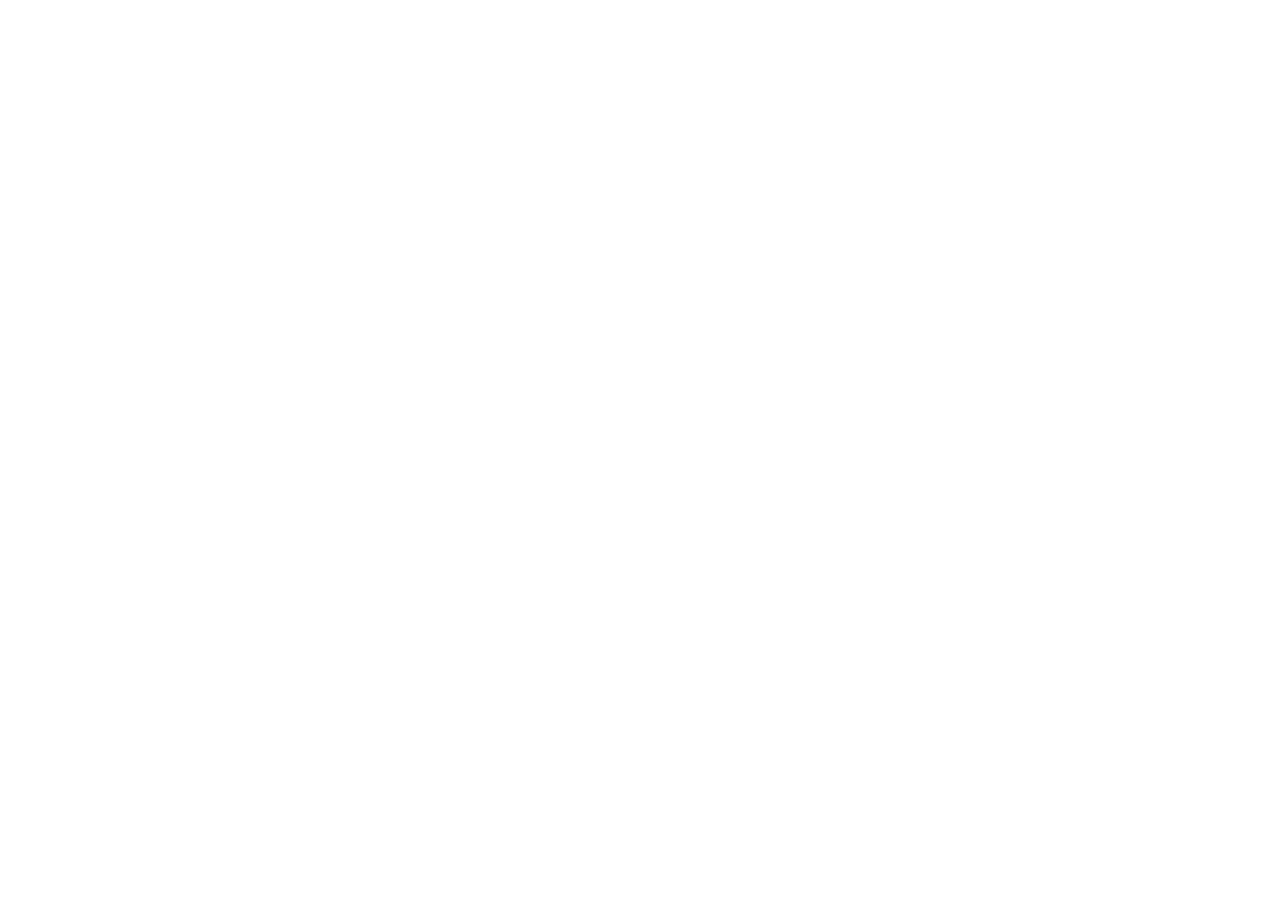
==== index.html @ 32f546a7 "init" ====
<!DOCTYPE html>
<html lang="en">
<head>
    <meta charset="UTF-8">
    <meta name="viewport" content="width=device-width, initial-scale=1.0">
    <title>Document</title>
</head>
<body>
    
</body>
</html>
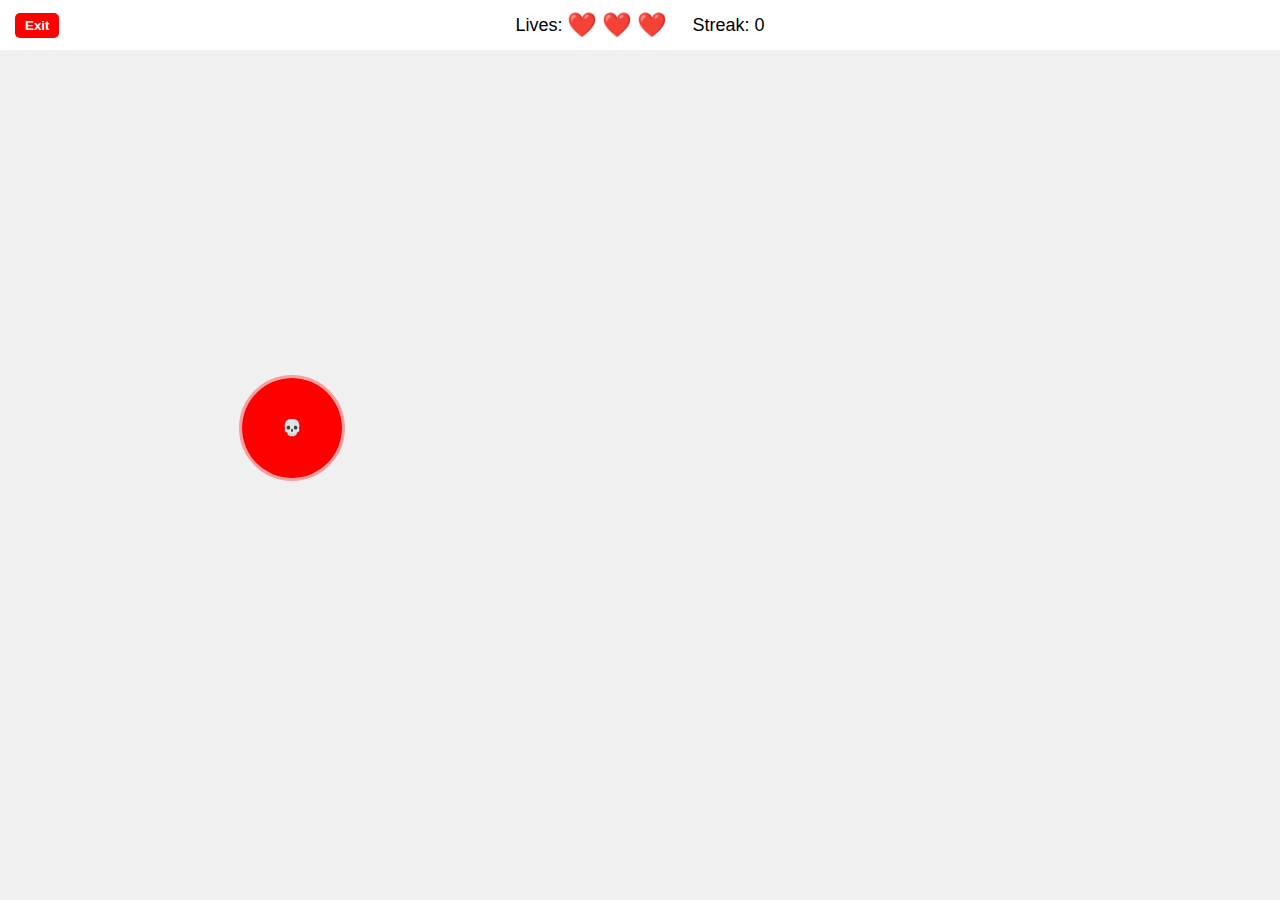
==== commit cb150304: "new" ====
--- a/index.html
+++ b/index.html
@@ -1,12 +1,180 @@
-
 <!DOCTYPE html>
 <html lang="en">
 <head>
     <meta charset="UTF-8">
     <meta name="viewport" content="width=device-width, initial-scale=1.0">
-    <title>Document</title>
+    <title>Click the Target Game</title>
+    <link rel="stylesheet" href="style.css">
 </head>
 <body>
-    
+    <div id="info">
+        <div id="lives-wrapper">
+            <div class="lives-title">Lives: </div>
+            <span id="lives"></span>
+        </div>
+        <div id="streak-wrapper">
+            <div class="streak-title">Streak: </div>
+            <span id="streak"></span>
+        </div>
+        <div id="exit-wrapper">
+            <button id="exit">Exit</button>
+        </div>
+    </div>
+    <div id="game-area">
+
+    </div>
+
+    <script>
+        // Configurable variables
+        let lives = 3; // Number of lives
+        let targetTime = 2.0; // Countdown in seconds
+        let targetSize = 100; // Diameter of the target in pixels
+        let spawnDecoy = true; // Boolean for spawning decoys
+        let spawnIntervalRange = [1, 3]; // Range for random spawn intervals in seconds
+        let streak = 0; // Streak counter
+
+        const gameArea = document.getElementById('game-area');
+        const info = document.getElementById('info');
+        const livesSpan = document.getElementById('lives');
+        const streakSpan = document.getElementById('streak');
+
+        function updateLivesDisplay() {
+            livesSpan.innerHTML = '';
+            for (let i = 0; i < 3; i++) {
+                const life = document.createElement('span');
+                life.className = 'life';
+                if (i < lives) {
+                    life.textContent = '❤️';
+                } else {
+                    life.textContent = '💔';
+                    life.classList.add('lost');
+                }
+                livesSpan.appendChild(life);
+            }
+        }
+
+        updateLivesDisplay();
+        streakSpan.textContent = streak;
+
+        function spawnTarget() {
+            const isDecoy = spawnDecoy && Math.random() < 0.3; // 30% chance of a decoy
+            const target = document.createElement('div');
+            target.className = isDecoy ? 'decoy' : 'target';
+            target.style.width = `${targetSize}px`;
+            target.style.height = `${targetSize}px`;
+
+            // Random position within the game area
+            const x = Math.random() * (gameArea.clientWidth - targetSize);
+            const y = Math.random() * (gameArea.clientHeight - targetSize);
+
+            target.style.left = `${x}px`;
+            target.style.top = `${y}px`;
+
+            let countdownTime = targetTime;
+
+            target.classList.add('fadeIn');
+
+            // Add shrinkOutline animation with dynamic duration
+            target.style.animation = `shrinkOutline ${targetTime}s linear, fadeIn 0.3s`;
+
+            if (!isDecoy) {
+                target.textContent = countdownTime.toFixed(1);
+                const countdownInterval = setInterval(() => {
+                    countdownTime -= 0.1;
+                    target.textContent = countdownTime <= 0 ? '0' : countdownTime.toFixed(1);
+                }, 100);
+
+                setTimeout(() => {
+                    clearInterval(countdownInterval);
+                    if (!target.getAttribute('clicked')) {
+                        // Deduct a life if missed
+                        lives -= 1;
+                        streak = 0; // Reset streak
+                        updateLivesDisplay();
+                        streakSpan.textContent = streak;
+                        document.getElementById('game-area').classList.add('lost-life');
+                        setTimeout(() => {
+                            document.getElementById('game-area').classList.remove('lost-life');
+                        }, 500);
+                        if (lives <= 0) {
+                            alert('Game Over!');
+                            resetGame();
+                        }
+                        target.classList.add('fadeOut');
+                        setTimeout(() => {
+                            if (!target.getAttribute('clicked')) {
+                                gameArea.removeChild(target);
+                            }
+                        }, 300);
+                    }
+                }, targetTime * 1000);
+            } else {
+                target.textContent = "💀";
+
+                setTimeout(() => {
+                    if (gameArea.contains(target)) {
+                        target.classList.add('fadeOut');
+                        setTimeout(() => gameArea.removeChild(target), 300);
+                    }
+                }, targetTime * 1000);
+            }
+
+            gameArea.appendChild(target);
+
+            setTimeout(() => {
+                target.classList.remove('fadeIn');
+            }, 1);
+
+            // Event listener for clicking the target or decoy
+            target.addEventListener('click', () => {
+                target.setAttribute('clicked', true);
+                if (!isDecoy) {
+                    streak += 1; // Increment streak
+                    streakSpan.textContent = streak;
+                    target.classList.add('fadeOut');
+                    setTimeout(() => gameArea.removeChild(target), 300);
+                } else {
+                    // Penalise for clicking a red target
+                    lives -= 1;
+                    streak = 0; // Reset streak
+                    document.getElementById('game-area').classList.add('lost-life');
+                    setTimeout(() => {
+                            document.getElementById('game-area').classList.remove('lost-life');
+                        }, 500);
+                    updateLivesDisplay();
+                    streakSpan.textContent = streak;
+                    if (lives <= 0) {
+                        alert('Game Over!');
+                        resetGame();
+                    }
+                    target.classList.add('fadeOut');
+                    setTimeout(() => gameArea.removeChild(target), 300);
+                }
+            });
+        }
+
+        function resetGame() {
+            lives = 3;
+            streak = 0;
+            updateLivesDisplay();
+            streakSpan.textContent = streak;
+        }
+
+        function getRandomInterval() {
+            const [min, max] = spawnIntervalRange;
+            return Math.random() * (max - min) + min;
+        }
+
+        function startSpawning() {
+            function spawnLoop() {
+                spawnTarget();
+                setTimeout(spawnLoop, getRandomInterval() * 1000);
+            }
+            spawnLoop();
+        }
+
+        // Start spawning targets
+        startSpawning();
+    </script>
 </body>
 </html>--- a/style.css
+++ b/style.css
@@ -0,0 +1,184 @@
+@import url('https://fonts.googleapis.com/css2?family=Inter:ital,opsz,wght@0,14..32,100..900;1,14..32,100..900&display=swap');
+
+body {
+    font-family: Arial, sans-serif;
+    text-align: center;
+    margin: 0;
+    padding: 0;
+    overflow: hidden;
+    height: 100svh;
+    width: 100svw;
+}
+
+#game-area {
+    position: relative;
+    width: 100vw;
+    height: calc(100% - 50px);
+    background-color: #f0f0f0;  
+    transition: 0.4s;
+    overflow: hidden;
+}
+
+.lost-life {
+    box-shadow: inset 0 0 20px 20px #ff000055;
+    transition: 0.4s;
+}
+
+.decoy {
+    position: absolute;
+    border-radius: 50%;
+    background-color: red;
+    cursor: pointer;
+    display: flex;
+    justify-content: center;
+    align-items: center;
+    color: white;
+    font-weight: bold;
+    font-size: 16px;
+    scale: 1;
+    opacity: 1;
+    transition: 0.3s;
+    animation-name: shrinkOutline;
+    animation-timing-function: linear;
+    animation-fill-mode: forwards;
+    animation-duration: 2s;
+    outline-style: solid;
+    outline-color: #ff000055;
+    user-select: none;
+}
+
+.decoy:hover {
+    scale: 1.1;
+}
+
+.decoy:active {
+    opacity: 0.5;
+    transition: 0s;
+}
+
+.target {
+    position: absolute;
+    border-radius: 50%;
+    background-color: blue;
+    cursor: pointer;
+    display: flex;
+    justify-content: center;
+    align-items: center;
+    color: white;
+    font-weight: bold;
+    font-size: 16px;
+    scale: 1;
+    opacity: 1;
+    transition: 0.3s;
+    animation-name: shrinkOutline;
+    animation-timing-function: linear;
+    animation-fill-mode: forwards;
+    animation-duration: 2s;
+    outline-style: solid;
+    outline-color: #0000ff55;
+    font-family: "Inter", serif;
+    user-select: none;
+}
+
+.target:hover {
+    scale: 1.1;
+}
+
+.target:active {
+    opacity: 0.5;
+    transition: 0s;
+}
+
+#info {
+    top: 10px;
+    left: 10px;
+    font-size: 18px;
+    height: 50px;
+    display: flex;
+    justify-content: center;
+    align-items: center;
+    gap: 20px;
+    position: relative;
+    top: 0;
+    left: 0;
+}
+
+.fadeOut {
+    transform: scale(0.9) !important;
+    opacity: 0 !important;
+    pointer-events: none !important;
+    transition: 0.3s;
+}
+
+.fadeIn {
+    scale: 1.5;
+    opacity: 0;
+    transition: 0.3s;
+}
+
+@keyframes shrinkOutline {
+    from {
+        outline-width: 20px;
+    }
+    to {
+        outline-width: 0;
+    }
+}
+
+.life {
+    display: inline-block;
+    font-size: 24px;
+    margin-right: 5px;
+}
+
+.lost {
+    opacity: 0.5;
+}
+
+#lives-wrapper {
+    display: flex;
+    justify-content: center;
+    align-items: center;
+    flex-direction: row;
+    gap: 5px;
+}
+
+#streak-wrapper {
+    display: flex;
+    justify-content: center;
+    align-items: center;
+    flex-direction: row;
+    gap: 5px;
+}
+
+#exit-wrapper {
+    display: flex;
+    justify-content: center;
+    align-items: center;
+    flex-direction: row;
+    gap: 5px;
+    position: absolute;
+    left: 15px;
+}
+
+#exit {
+    padding: 5px 10px;
+    background-color: red;
+    color: white;
+    border: none;
+    border-radius: 5px;
+    cursor: pointer;
+    transition: 0.3s;
+    font-weight: bold;
+}
+
+#exit:hover {
+    scale: 1.1;
+    transition: 0.3s;
+}
+
+#exit:active {
+    scale: 1;
+    opacity: 0.5;
+    transition: 0s;
+}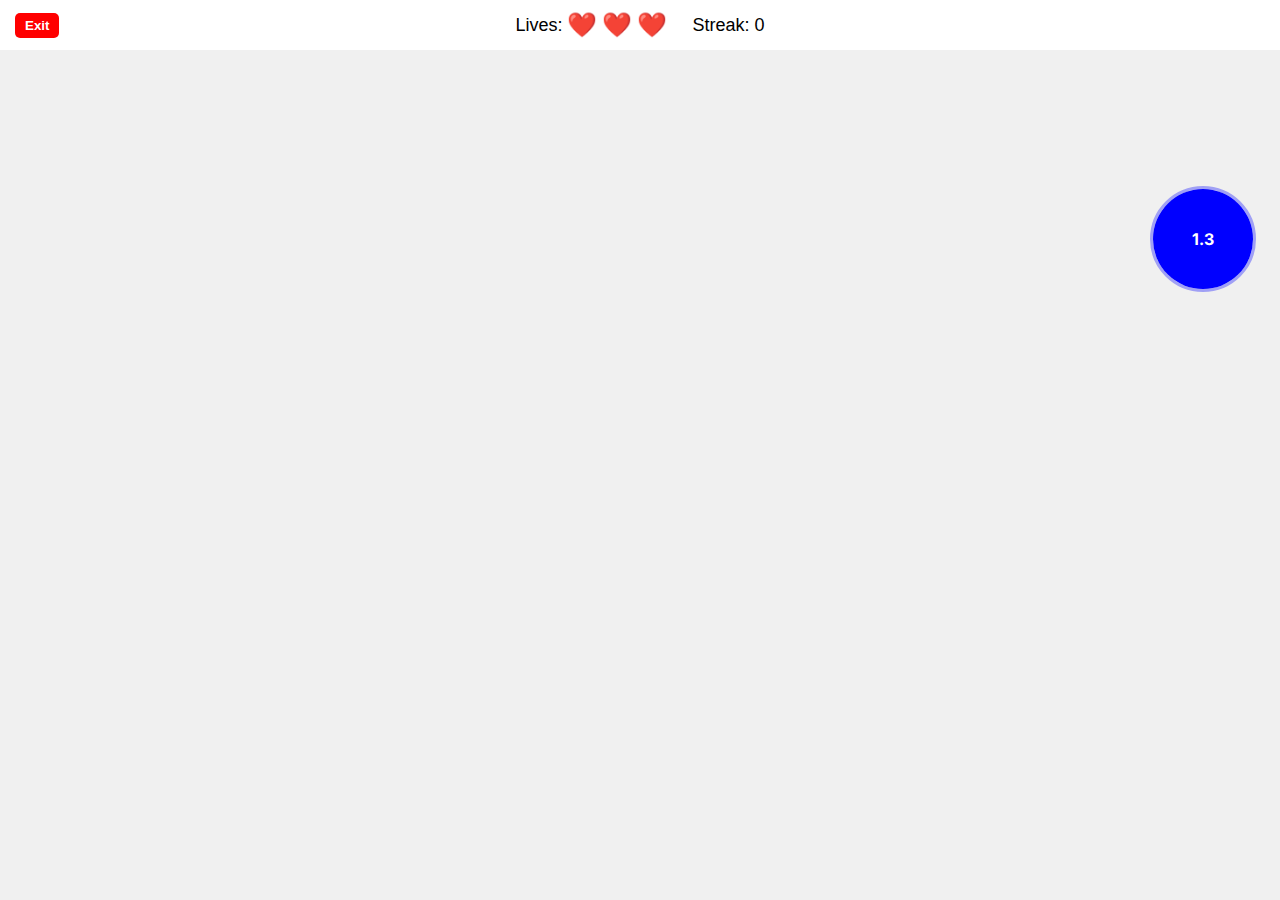
==== commit 2e32e5de: "before pause" ====
--- a/index.html
+++ b/index.html
@@ -7,6 +7,19 @@
     <link rel="stylesheet" href="style.css">
 </head>
 <body>
+    <div id="exit-conf">
+        <div class="message-wrapper">
+            <div class="message-upper">
+                <div class="message-title">Are you sure?</div>
+                <div class="message">Are you sure you  want to exit?</div>
+            </div>
+            <div class="message-buttons">
+                <div class="no-button message-button" onclick="hideExitConf()">Back</div>
+                <div class="yes-button message-button">Yes</div>
+            </div>
+        </div>
+    </div>
+
     <div id="info">
         <div id="lives-wrapper">
             <div class="lives-title">Lives: </div>
@@ -16,165 +29,14 @@
             <div class="streak-title">Streak: </div>
             <span id="streak"></span>
         </div>
-        <div id="exit-wrapper">
-            <button id="exit">Exit</button>
+        <div id="exit-wrapper"> 
+            <button id="exit" onclick="showExitConf()">Exit</button>
         </div>
     </div>
     <div id="game-area">
 
     </div>
 
-    <script>
-        // Configurable variables
-        let lives = 3; // Number of lives
-        let targetTime = 2.0; // Countdown in seconds
-        let targetSize = 100; // Diameter of the target in pixels
-        let spawnDecoy = true; // Boolean for spawning decoys
-        let spawnIntervalRange = [1, 3]; // Range for random spawn intervals in seconds
-        let streak = 0; // Streak counter
-
-        const gameArea = document.getElementById('game-area');
-        const info = document.getElementById('info');
-        const livesSpan = document.getElementById('lives');
-        const streakSpan = document.getElementById('streak');
-
-        function updateLivesDisplay() {
-            livesSpan.innerHTML = '';
-            for (let i = 0; i < 3; i++) {
-                const life = document.createElement('span');
-                life.className = 'life';
-                if (i < lives) {
-                    life.textContent = '❤️';
-                } else {
-                    life.textContent = '💔';
-                    life.classList.add('lost');
-                }
-                livesSpan.appendChild(life);
-            }
-        }
-
-        updateLivesDisplay();
-        streakSpan.textContent = streak;
-
-        function spawnTarget() {
-            const isDecoy = spawnDecoy && Math.random() < 0.3; // 30% chance of a decoy
-            const target = document.createElement('div');
-            target.className = isDecoy ? 'decoy' : 'target';
-            target.style.width = `${targetSize}px`;
-            target.style.height = `${targetSize}px`;
-
-            // Random position within the game area
-            const x = Math.random() * (gameArea.clientWidth - targetSize);
-            const y = Math.random() * (gameArea.clientHeight - targetSize);
-
-            target.style.left = `${x}px`;
-            target.style.top = `${y}px`;
-
-            let countdownTime = targetTime;
-
-            target.classList.add('fadeIn');
-
-            // Add shrinkOutline animation with dynamic duration
-            target.style.animation = `shrinkOutline ${targetTime}s linear, fadeIn 0.3s`;
-
-            if (!isDecoy) {
-                target.textContent = countdownTime.toFixed(1);
-                const countdownInterval = setInterval(() => {
-                    countdownTime -= 0.1;
-                    target.textContent = countdownTime <= 0 ? '0' : countdownTime.toFixed(1);
-                }, 100);
-
-                setTimeout(() => {
-                    clearInterval(countdownInterval);
-                    if (!target.getAttribute('clicked')) {
-                        // Deduct a life if missed
-                        lives -= 1;
-                        streak = 0; // Reset streak
-                        updateLivesDisplay();
-                        streakSpan.textContent = streak;
-                        document.getElementById('game-area').classList.add('lost-life');
-                        setTimeout(() => {
-                            document.getElementById('game-area').classList.remove('lost-life');
-                        }, 500);
-                        if (lives <= 0) {
-                            alert('Game Over!');
-                            resetGame();
-                        }
-                        target.classList.add('fadeOut');
-                        setTimeout(() => {
-                            if (!target.getAttribute('clicked')) {
-                                gameArea.removeChild(target);
-                            }
-                        }, 300);
-                    }
-                }, targetTime * 1000);
-            } else {
-                target.textContent = "💀";
-
-                setTimeout(() => {
-                    if (gameArea.contains(target)) {
-                        target.classList.add('fadeOut');
-                        setTimeout(() => gameArea.removeChild(target), 300);
-                    }
-                }, targetTime * 1000);
-            }
-
-            gameArea.appendChild(target);
-
-            setTimeout(() => {
-                target.classList.remove('fadeIn');
-            }, 1);
-
-            // Event listener for clicking the target or decoy
-            target.addEventListener('click', () => {
-                target.setAttribute('clicked', true);
-                if (!isDecoy) {
-                    streak += 1; // Increment streak
-                    streakSpan.textContent = streak;
-                    target.classList.add('fadeOut');
-                    setTimeout(() => gameArea.removeChild(target), 300);
-                } else {
-                    // Penalise for clicking a red target
-                    lives -= 1;
-                    streak = 0; // Reset streak
-                    document.getElementById('game-area').classList.add('lost-life');
-                    setTimeout(() => {
-                            document.getElementById('game-area').classList.remove('lost-life');
-                        }, 500);
-                    updateLivesDisplay();
-                    streakSpan.textContent = streak;
-                    if (lives <= 0) {
-                        alert('Game Over!');
-                        resetGame();
-                    }
-                    target.classList.add('fadeOut');
-                    setTimeout(() => gameArea.removeChild(target), 300);
-                }
-            });
-        }
-
-        function resetGame() {
-            lives = 3;
-            streak = 0;
-            updateLivesDisplay();
-            streakSpan.textContent = streak;
-        }
-
-        function getRandomInterval() {
-            const [min, max] = spawnIntervalRange;
-            return Math.random() * (max - min) + min;
-        }
-
-        function startSpawning() {
-            function spawnLoop() {
-                spawnTarget();
-                setTimeout(spawnLoop, getRandomInterval() * 1000);
-            }
-            spawnLoop();
-        }
-
-        // Start spawning targets
-        startSpawning();
-    </script>
+    <script src="app.js"></script>
 </body>
 </html>--- a/style.css
+++ b/style.css
@@ -181,4 +181,75 @@
     scale: 1;
     opacity: 0.5;
     transition: 0s;
+}
+
+#exit-conf {
+    position: fixed;
+    top: 0;
+    width: 100svw;
+    height: 100svh;
+    background-color: #00000022;
+    backdrop-filter: blur(10px);
+    z-index: 99;
+    display: flex;
+    justify-content: center;
+    align-items: center;
+    pointer-events: none;
+    opacity: 0;
+    transition: 0.3s;
+}
+
+.message-wrapper {
+    padding: 40px;
+    border-radius: 20px;
+    background-color: #fff;
+    box-shadow: 0 0 20px #00000055;
+    display: flex;
+    justify-content: center;
+    align-items: center;
+    flex-direction: column;
+    gap: 20px;
+}
+
+.message-upper {
+    display: flex;
+    justify-content: center;
+    align-items: center;
+    flex-direction: column;
+    gap: 10px;
+}
+
+.message-title {
+    font-size: 20px;
+    font-weight: bold;
+}
+
+.message {
+    opacity: 0.5;
+}
+
+.message-buttons {
+    display: flex;
+    justify-content: center;
+    align-items: center;
+    gap: 20px;
+}
+
+.message-button {
+    padding: 10px 20px;
+    background-color: #d4d4d4;
+    border-radius: 10px;
+    user-select: none;
+    transition: 0.3s;
+    cursor: pointer;
+}
+
+.yes-button {
+    background-color: #4363FF;
+    color: #fff;
+}
+
+.message-button:hover {
+    scale: 1.1;
+    transition: 0.3s;
 }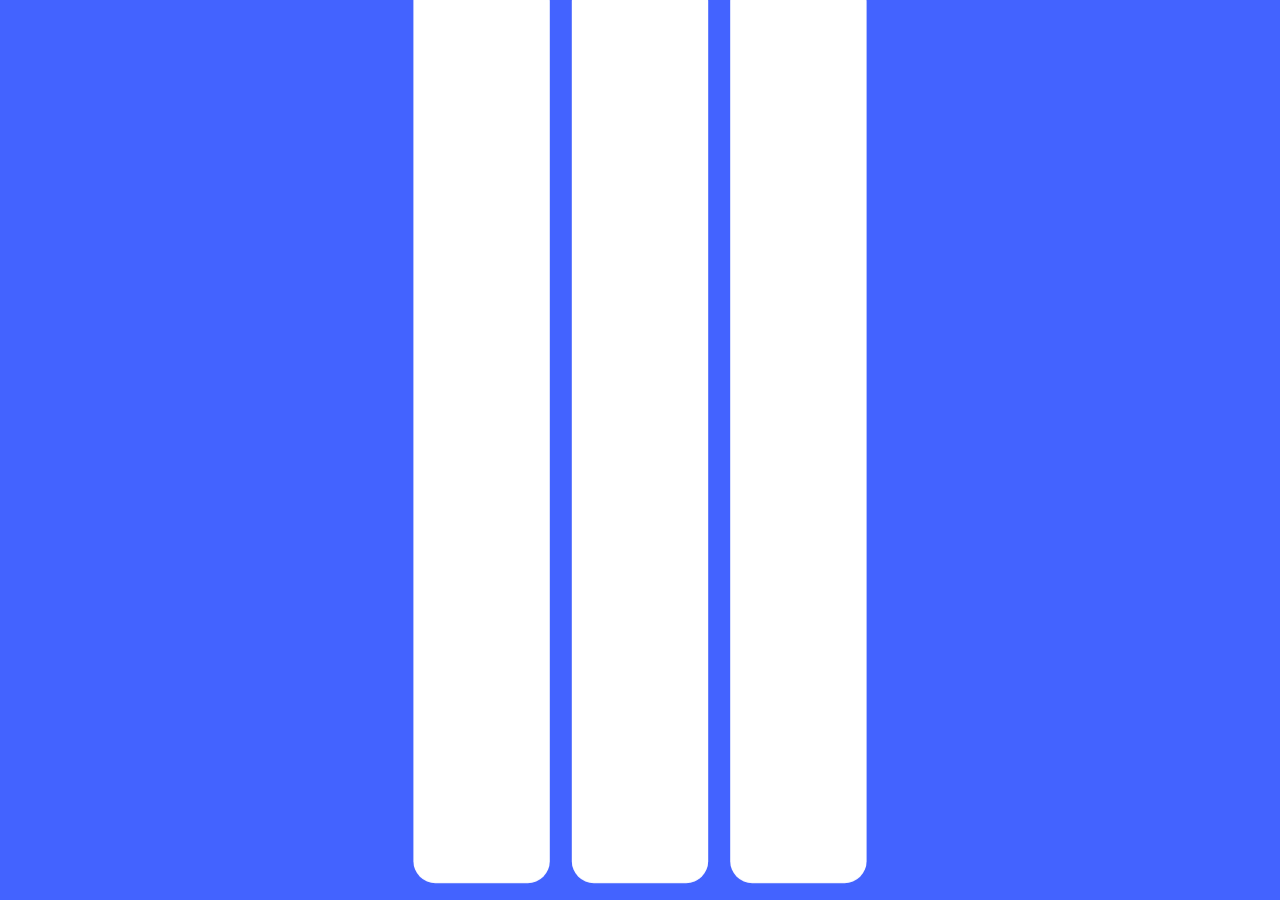
==== commit b60b2f2f: "fix stuff" ====
--- a/index.html
+++ b/index.html
@@ -7,6 +7,12 @@
     <link rel="stylesheet" href="style.css">
 </head>
 <body>
+    <div id="main-menu">
+        <div class="play-menu-wrapper main-menu-section"></div>
+        <div class="how-to-play-wrapper main-menu-section"></div>
+        <div class="leaderboard-wrapper main-menu-section"></div>
+    </div>
+
     <div id="exit-conf">
         <div class="message-wrapper">
             <div class="message-upper">
@@ -15,7 +21,7 @@
             </div>
             <div class="message-buttons">
                 <div class="no-button message-button" onclick="hideExitConf()">Back</div>
-                <div class="yes-button message-button">Yes</div>
+                <div class="yes-button message-button" onclick="showMainMenu()">Yes</div>
             </div>
         </div>
     </div>
--- a/style.css
+++ b/style.css
@@ -252,4 +252,33 @@
 .message-button:hover {
     scale: 1.1;
     transition: 0.3s;
+}
+
+/* fix this */
+
+#main-menu {
+    background-color: #4363FF;
+    transition: 0.3s;
+    scale: 1.1;
+    display: flex;
+    justify-content: center;
+    align-items: center;
+    flex-direction: row;
+    gap: 20px;
+    padding: 20px;
+    position: fixed;
+    top: 0;
+    z-index: 999;
+    width: 100%;
+    height: calc(100% - 38px);
+    box-sizing: border-box;
+}
+
+.main-menu-section {
+    display: flex;
+    background-color: #fff;
+    border-radius: 20px;
+    height: 100%;
+    width: 10%;
+    box-sizing: border-box;
 }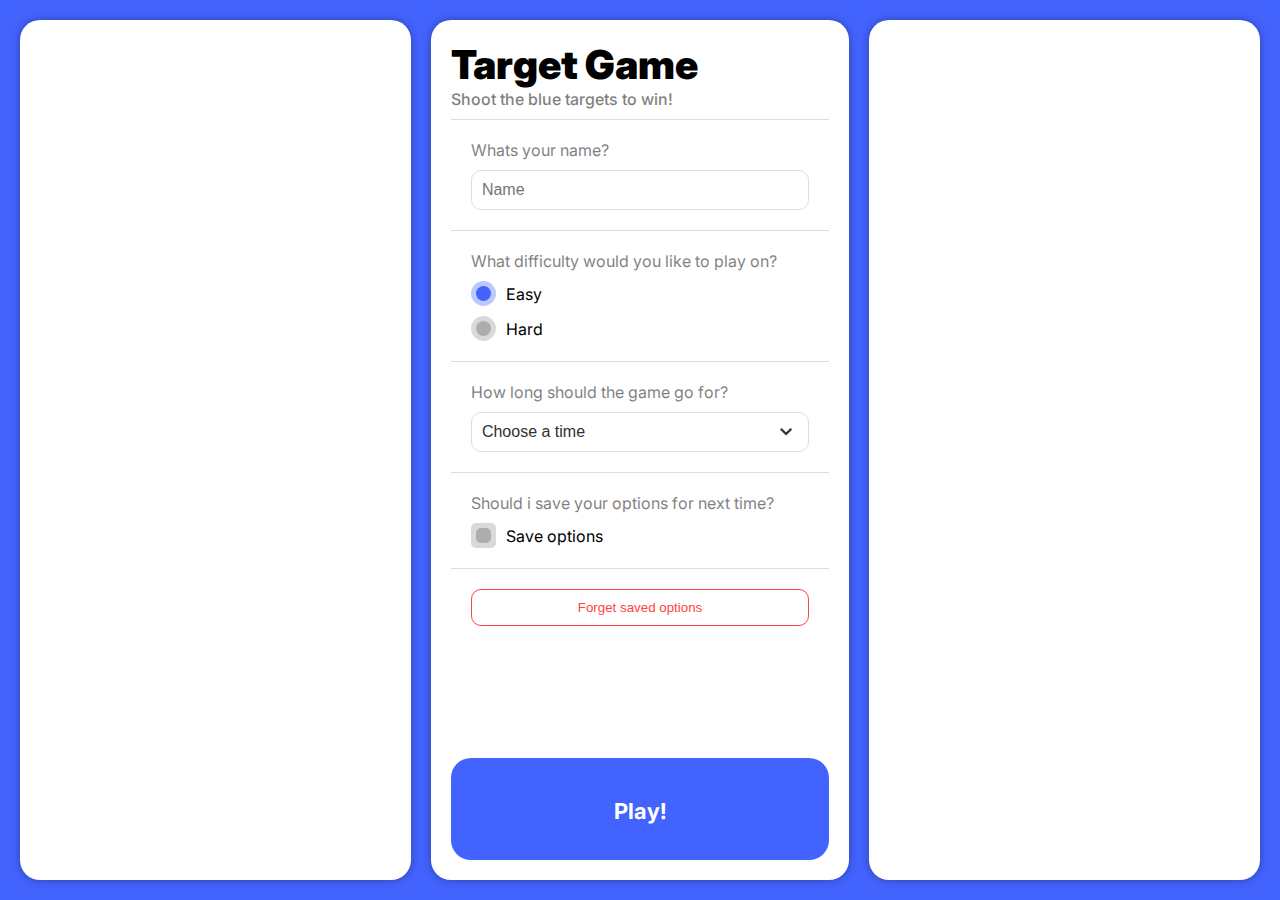
==== commit 150af85c: "add game options and countdown timer to main menu" ====
--- a/index.html
+++ b/index.html
@@ -5,11 +5,70 @@
     <meta name="viewport" content="width=device-width, initial-scale=1.0">
     <title>Click the Target Game</title>
     <link rel="stylesheet" href="style.css">
+    <link rel="stylesheet" href="https://fonts.googleapis.com/css2?family=Material+Symbols+Outlined:opsz,wght,FILL,GRAD@20..48,100..700,0..1,-50..200" />
 </head>
 <body>
+    <div id="notificationContainer" class="notification-container"></div>
+    
+    <div id="countdown"></div>
     <div id="main-menu">
-        <div class="play-menu-wrapper main-menu-section"></div>
         <div class="how-to-play-wrapper main-menu-section"></div>
+        <div class="play-menu-wrapper main-menu-section">
+            <div class="play-menu-wrapper-content">
+                <div class="play-menu-top">
+                    <div class="play-title">Target Game</div>
+                    <div class="play-desc">Shoot the blue targets to win!</div>
+                </div>
+                <div class="play-options">
+                    <div class="play-options-wrapper">
+                        <div class="play-query">Whats your name?</div>
+                        <input type="text" class="play-name" placeholder="Name">
+                    </div>
+                    <div class="play-options-wrapper">
+                        <div class="play-query">What difficulty would you like to play on?</div>
+                        <div class="radio-button-wrapper">
+                            <div class="radio-button active-radio-button"></div>
+                            <div class="radio-button-text">Easy</div>
+                        </div>
+                        <div class="radio-button-wrapper">
+                            <div class="radio-button"></div>
+                            <div class="radio-button-text">Hard</div>
+                        </div>
+                    </div>
+                    <div class="play-options-wrapper">
+                        <div class="play-query">How long should the game go for?</div>
+                        <div class="dropdown" id="durationDropdown">
+                            <button onclick="toggleDropdown(this)" class="dropbtn">
+                                <span class="placeholder-text">Choose a time</span>
+                                <span class="material-symbols-outlined dropdown-arrow">keyboard_arrow_down</span>
+                            </button>
+                            <div class="dropdown-content">
+                                <div class="dropdown-item" onclick="selectOption(this, 'duration', 30)">
+                                    <div class="dropdown-item-name">30 seconds</div>
+                                </div>
+                                <div class="dropdown-item" onclick="selectOption(this, 'duration', 60)">
+                                    <div class="dropdown-item-name">1 minute</div>
+                                </div>
+                                <div class="dropdown-item" onclick="selectOption(this, 'duration', false)">
+                                    <div class="dropdown-item-name">Infinite</div>
+                                </div>
+                            </div>
+                        </div>  
+                    </div>
+                    <div class="play-options-wrapper">
+                        <div class="play-query">Should i save your options for next time?</div>
+                        <div class="check-button-wrapper">
+                            <div class="check-button"></div>
+                            <div class="check-button-text">Save options</div>
+                        </div>
+                    </div>
+                    <div class="play-options-wrapper">
+                        <button class="clear-cache" onclick="clearCache()">Forget saved options</button>
+                    </div>
+                </div>
+            </div>
+            <div class="play-button" onclick="play()">Play!</div>
+        </div>
         <div class="leaderboard-wrapper main-menu-section"></div>
     </div>
 
@@ -32,6 +91,10 @@
             <span id="lives"></span>
         </div>
         <div id="streak-wrapper">
+            <div class="time-title">Time Left: </div>
+            <span id="time"></span>
+        </div>
+        <div id="streak-wrapper">
             <div class="streak-title">Streak: </div>
             <span id="streak"></span>
         </div>
--- a/style.css
+++ b/style.css
@@ -1,4 +1,5 @@
 @import url('https://fonts.googleapis.com/css2?family=Inter:ital,opsz,wght@0,14..32,100..900;1,14..32,100..900&display=swap');
+@import url('https://cdn-uicons.flaticon.com/2.6.0/uicons-regular-rounded/css/uicons-regular-rounded.css');
 
 body {
     font-family: Arial, sans-serif;
@@ -224,10 +225,6 @@
     font-weight: bold;
 }
 
-.message {
-    opacity: 0.5;
-}
-
 .message-buttons {
     display: flex;
     justify-content: center;
@@ -254,12 +251,10 @@
     transition: 0.3s;
 }
 
-/* fix this */
-
 #main-menu {
     background-color: #4363FF;
     transition: 0.3s;
-    scale: 1.1;
+    scale: 1;
     display: flex;
     justify-content: center;
     align-items: center;
@@ -270,7 +265,7 @@
     top: 0;
     z-index: 999;
     width: 100%;
-    height: calc(100% - 38px);
+    height: 100%;
     box-sizing: border-box;
 }
 
@@ -279,6 +274,490 @@
     background-color: #fff;
     border-radius: 20px;
     height: 100%;
-    width: 10%;
-    box-sizing: border-box;
+    width: 100%;
+    box-sizing: border-box;
+    box-shadow: 0px 0px 10px #00000055;
+    font-family: "Inter", serif;
+}
+
+.play-menu-wrapper-content {
+    display: flex;
+    gap: 10px;
+    flex-direction: column;
+    box-sizing: border-box;
+    overflow-y: auto;
+    height: 100%;
+}
+
+.play-menu-wrapper {
+    display: flex;
+    flex-direction: column;
+    box-sizing: border-box;
+    justify-content: space-between;
+    padding: 20px;
+    gap: 20px;
+    height: 100%;
+}
+
+.play-menu-top {
+    box-sizing: border-box;
+    display: flex;
+    justify-content: center;
+    align-items: flex-start;
+    flex-direction: column;
+}
+
+.play-options {
+    box-sizing: border-box;
+    height: 100%;
+}
+
+
+.play-options-wrapper {
+    width: 100%;
+    display: flex;
+    justify-content: center;
+    align-items: flex-start;
+    flex-direction: column;
+    padding: 20px;
+    gap: 10px;
+    border-top: 1px solid #00000022;
+    box-sizing: border-box;
+}
+
+.play-query {
+    display: flex;
+    justify-content: center;
+    align-items: flex-start;
+    flex-direction: column;
+    opacity: 0.5;
+}
+
+.play-title {
+    font-size: 40px;
+    font-weight: 900;
+}
+
+.play-desc {
+    font-weight: 500;
+    opacity: 0.5;
+}
+
+input {
+    width: 100%;
+    background-color: #fff;
+    padding: 10px;
+    border-radius: 10px;
+    transition: 0.3s;
+    box-sizing: border-box;
+    border: #dedede 1px solid;
+    color: #2f2f2f;
+    height: 40px;
+    font-size: 16px;
+}
+
+input:hover {
+    background-color: #F5F5F5;
+    transition: 0.3s;
+}
+
+input:focus {
+    outline: none;
+    background-color: #F5F5F5;
+    transition: 0.3s;
+}
+
+.radio-button-wrapper {
+    display: flex;
+    justify-content: center;
+    align-items: center;
+    gap: 10px;
+    flex-direction: row;
+    cursor: pointer;
+    user-select: none;
+}
+
+.radio-button {
+    display: flex;
+    justify-content: center;
+    align-items: center;
+    cursor: pointer;
+    border-radius: 50%;
+    background-color: #D9D9D9;
+    height: 25px;
+    aspect-ratio: 1/1;
+    transition: 0.3s;
+}
+
+.radio-button::before {
+    content: "";
+    display: block;
+    height: 15px;
+    aspect-ratio: 1/1;
+    border-radius: 50%;
+    background-color: #ADADAD;
+    transition: 0.3s;
+}
+
+/* make .radio-button::before scale up to 20px on hover */
+.radio-button:hover::before {
+    scale: 1.1;
+    transition: 0.3s;
+}
+
+.radio-button:hover {
+    background-color: #e0e0e0;
+    transition: 0.3s;
+}
+
+.radio-button:active::before {
+    opacity: 0.5;
+    transition: 0s;
+}
+
+.active-radio-button {
+    background-color: #bdc8ff;
+}
+
+.active-radio-button::before {
+    content: "";
+    display: block;
+    height: 15px;
+    aspect-ratio: 1/1;
+    border-radius: 50%;
+    background-color: #4363FF;
+    transition: 0.3s;
+}
+
+.active-radio-button:hover {
+    background-color: #ccd4ff;
+    transition: 0.3s;
+}
+
+
+
+
+
+.check-button-wrapper {
+    display: flex;
+    justify-content: center;
+    align-items: center;
+    gap: 10px;
+    flex-direction: row;
+    cursor: pointer;
+    user-select: none;
+}
+
+.check-button {
+    display: flex;
+    justify-content: center;
+    align-items: center;
+    cursor: pointer;
+    border-radius: 5px;
+    background-color: #D9D9D9;
+    height: 25px;
+    aspect-ratio: 1/1;
+    transition: 0.3s;
+}
+
+.check-button::before {
+    content: "";
+    display: block;
+    height: 15px;
+    aspect-ratio: 1/1;
+    border-radius: 5px;
+    background-color: #ADADAD;
+    transition: 0.3s;
+}
+
+/* make .radio-button::before scale up to 20px on hover */
+.check-button:hover::before {
+    scale: 1.1;
+    transition: 0.3s;
+}
+
+.check-button:hover {
+    background-color: #e0e0e0;
+    transition: 0.3s;
+}
+
+.check-button:active::before {
+    opacity: 0.5;
+    transition: 0s;
+}
+
+.active-check-button {
+    background-color: #bdc8ff;
+}
+
+.active-check-button::before {
+    content: "";
+    display: block;
+    height: 15px;
+    aspect-ratio: 1/1;
+    border-radius: 5px;
+    background-color: #4363FF;
+    transition: 0.3s;
+}
+
+.active-check-button:hover {
+    background-color: #ccd4ff;
+    transition: 0.3s;
+}
+
+
+
+
+.dropbtn {
+    background-color: #fff;
+    border: #dedede 1px solid;
+    border-radius: 10px;
+    color: #2f2f2f;
+    height: 40px;
+    padding: 10px;
+    font-size: 16px;
+    cursor: pointer;
+    width: 100%;
+    display: flex;
+    justify-content: space-between;
+    align-items: center;
+}
+  
+  /* Dropdown button on hover & focus */
+.dropbtn:hover, .dropbtn:focus {
+    background-color: #F5F5F5;
+}
+  
+  /* The container <div> - needed to position the dropdown content */
+.dropdown {
+    position: relative;
+    display: inline-block;
+    width: 100%;
+    font-family: "Inter", sans-serif;
+}
+  
+  /* Dropdown Content (Hidden by Default) */
+.dropdown-content {
+    position: absolute;
+    background-color: #ffffff;
+    min-width: 160px;
+    box-shadow: 0px 0px 16px 1px rgba(0,0,0,0.1);
+    z-index: 1;
+    width: 100%;
+    border-radius: 10px;
+    overflow: hidden;
+    pointer-events: none;
+    opacity: 0;
+    transform: translateY(0px);
+    transition: 0.2s;
+    border: 1px solid #dedede;
+    cursor: pointer !important;
+}
+  
+  /* Links inside the dropdown */
+.dropdown-content span {
+    color: black;
+    padding: 12px 16px;
+    text-decoration: none;
+    display: block;
+}
+
+.dropdown-item {
+    transition: 0.2s cubic-bezier(0,.66,.22,1);
+    display: flex;
+    justify-content: flex-start;
+    align-items: center;
+    padding: 20px;
+    gap: 20px;
+}
+
+.dropdown-item:hover {
+    gap: 25px;
+    transition: 0.2s cubic-bezier(0,.66,.22,1);
+    background-color: #F5F5F5;
+}
+
+  /* Show the dropdown menu (use JS to add this class to the .dropdown-content container when the user clicks on the dropdown button) */
+.show {
+    opacity: 1; 
+    pointer-events: all;
+    transform: translateY(5px);
+}
+
+/* Add this to your existing CSS */
+.dropdown-arrow {
+    transition: transform 0.2s;
+}
+
+.dropdown-arrow.rotated {
+    transform: scaleY(-1);
+}
+
+.dropdown-item-accent {
+    height: 20px;
+    width: 20px;
+    border-radius: 50%
+}
+
+.play-button {
+    min-height: 70px;
+    width: 100%;
+    padding: 40px;
+    background-color: #4363FF;
+    font-size: 22px;
+    color: #fff;
+    font-weight: bold;
+    border-radius: 20px;
+    box-sizing: border-box;
+    cursor: pointer;
+    transition: 0.3s;
+    user-select: none;
+}
+
+.play-button:hover {
+    background-color: #2d50ff;
+    transition: 0.3s;
+}
+
+.play-button:active {
+    background-color: #4363FF;
+    transition: 0s;
+}
+
+#countdown {
+    pointer-events: none;
+    width: 100svw;
+    height: 100svh;
+    display: flex;
+    justify-content: center;
+    align-items: center;
+    font-size: 100px;
+    font-weight: bold;
+    z-index: 9999;
+    position: fixed;
+    top: 0;
+    text-shadow: 0 0 50px #00000055;
+    opacity: 0;
+    transition: 0.3s;
+}
+
+
+.notification-container {
+    position: fixed;
+    right: 0px;
+    bottom: 0px;
+    z-index: 1010;
+    width: 100%;
+    display: flex;
+    justify-content: flex-end;
+    align-items: flex-end;
+    pointer-events: none;
+    flex-direction: column;
+    height: calc(100% - 50px);
+    overflow: hidden;
+}
+
+.notification {
+    background-color: #000000;
+    backdrop-filter: blur(20px);
+    color: #fff;
+    margin-top: 10px;
+    border-radius: 5px;
+    display: flex;
+    justify-content: space-between;
+    align-items: center;
+    opacity: 0.9;
+    font-family: 'Inter', sans-serif;
+    font-weight: bold;
+    gap: 10px;
+    filter: blur(20px);
+    pointer-events: none;
+    transform: translateX(400px);
+    height: 0px;
+    padding: 0px;
+    box-sizing: content-box;
+    position: relative;
+    overflow: hidden;
+    flex-shrink: 0;
+    border: 2px solid #fff;
+    box-shadow: 0 0 10px #00000055;
+    pointer-events: all;
+    cursor: pointer;
+    user-select: none;
+}
+
+.notification::before {
+    content: '';
+    position: absolute;
+    bottom: 0;
+    left: 0;
+    height: 3px;
+    width: 100%;
+    background-color: var(--timer-color, #fff); /* Use CSS variable */
+    animation: timer var(--timer-time) linear forwards; /* Adjust duration as needed */
+}
+
+@keyframes timer {
+    from {
+        width: 100%;
+    }
+    to {
+        width: 0;
+    }
+}
+
+.notification-fadein {
+    filter: blur(0px);
+    transition: 0.5s;
+    opacity: 1;
+    transform: translateX(-10px) translateY(-10px);
+    height: 30px !important;
+    padding: 10px !important;
+}
+
+.notification-fadeout {
+    filter: blur(20px);
+    transition: 0.5s cubic-bezier(.7,-0.63,.24,.99);
+    opacity: 0;
+    transform: translateX(400px);
+    height: 0px !important;
+    margin-top: 0px !important;
+    overflow: hidden;
+    padding: 0px !important;
+    border-width: 0px;
+}
+
+.notification i {
+    width: 25px !important;
+    height: 25px !important;
+    padding: 0px;
+    display: flex;
+    justify-content: center;
+    align-items: center;
+    font-size: 20px;
+    pointer-events: none;
+}
+
+.notification .message {
+    flex-grow: 1;
+    margin-right: 10px;
+    white-space: nowrap;
+    pointer-events: none;
+}
+
+.clear-cache {
+    width: 100%;
+    padding: 10px;
+    background-color: #fff;
+    border: 1px solid #ff4343;
+    color: #ff4343;
+    border-radius: 10px;
+    cursor: pointer;
+    transition: 0.3s;
+}
+
+.clear-cache:hover {
+    background-color: #ff4343;
+    color: #fff;
+    transition: 0.3s;
 }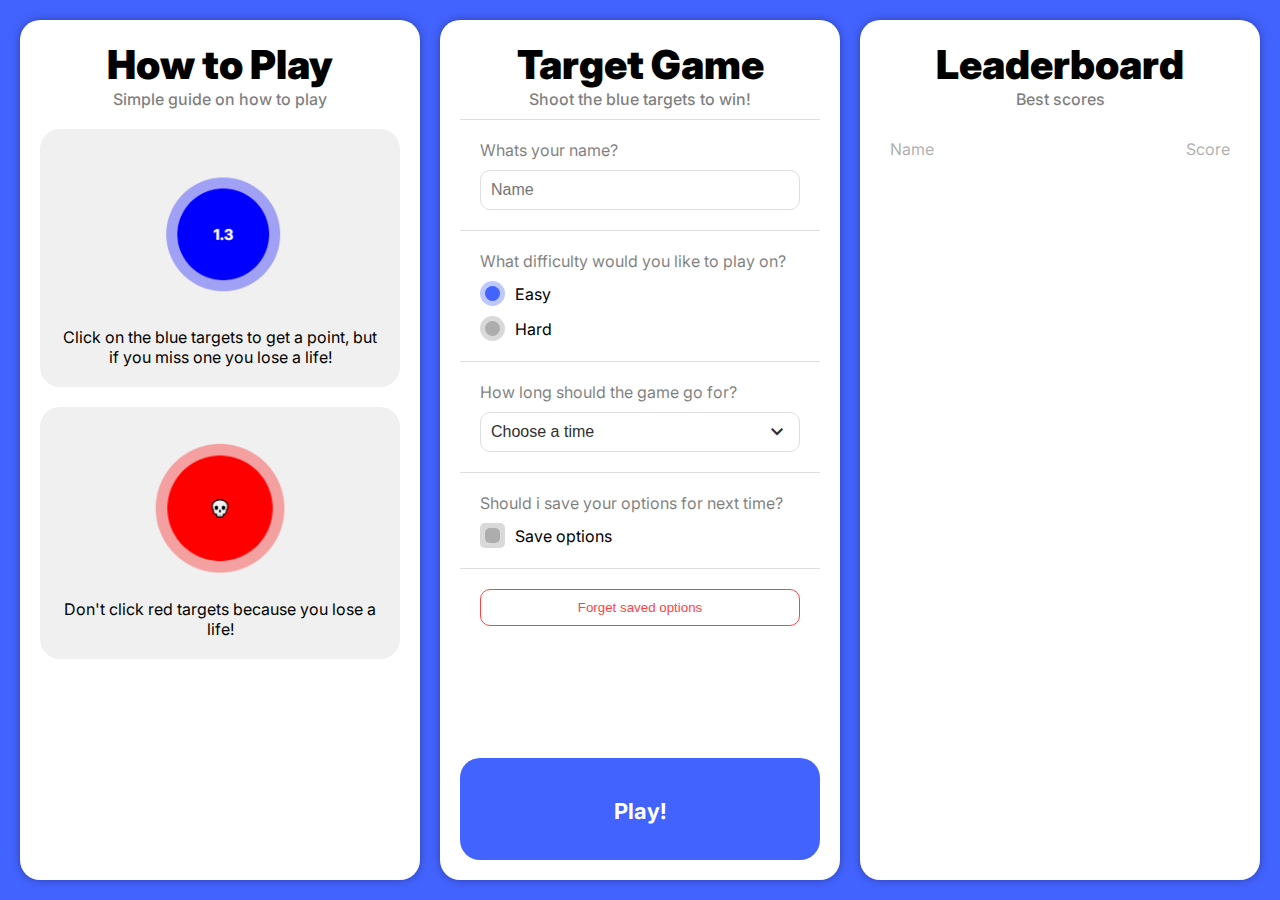
==== commit 09482ac4: "update main menu layout and styles; add how-to-play and leaderboard sections" ====
--- a/index.html
+++ b/index.html
@@ -12,7 +12,20 @@
     
     <div id="countdown"></div>
     <div id="main-menu">
-        <div class="how-to-play-wrapper main-menu-section"></div>
+        <div class="how-to-play-wrapper main-menu-section">
+            <div class="how-to-play-top-part">
+                <div class="how-to-play-title">How to Play</div>
+                <div class="how-to-play-desc">Simple guide on how to play</div>
+            </div>
+            <div class="image-text">
+                <img src="/imgs/blue.png" alt="blue target">
+                <span>Click on the blue targets to get a point, but if you miss one you lose a life!</span>
+            </div>
+            <div class="image-text">
+                <img src="/imgs/red.png" alt="blue target">
+                <span>Don't click red targets because you lose a life!</span>
+            </div>
+        </div>
         <div class="play-menu-wrapper main-menu-section">
             <div class="play-menu-wrapper-content">
                 <div class="play-menu-top">
@@ -69,14 +82,27 @@
             </div>
             <div class="play-button" onclick="play()">Play!</div>
         </div>
-        <div class="leaderboard-wrapper main-menu-section"></div>
+        <div class="leaderboard-wrapper main-menu-section">
+            <div class="leaderboard-top-part">
+                <div class="leaderboard-title">Leaderboard</div>
+                <div class="leaderboard-desc">Best scores</div>
+            </div>
+            <div class="leaderboard-score-part">
+                <div class="leaderboard-guide">
+                    <div class="leaderboard-guide-name">Name</div>
+                    <div class="leaderboard-guide-score">Score</div>
+                </div>
+                <div class="leaderboard-scores">
+                </div>
+            </div>
+        </div>
     </div>
 
     <div id="exit-conf">
         <div class="message-wrapper">
             <div class="message-upper">
                 <div class="message-title">Are you sure?</div>
-                <div class="message">Are you sure you  want to exit?</div>
+                <div class="message">Are you sure you want to exit, your score wont be saved.</div>
             </div>
             <div class="message-buttons">
                 <div class="no-button message-button" onclick="hideExitConf()">Back</div>
@@ -90,13 +116,13 @@
             <div class="lives-title">Lives: </div>
             <span id="lives"></span>
         </div>
-        <div id="streak-wrapper">
+        <div id="time-wrapper">
             <div class="time-title">Time Left: </div>
             <span id="time"></span>
         </div>
-        <div id="streak-wrapper">
-            <div class="streak-title">Streak: </div>
-            <span id="streak"></span>
+        <div id="score-wrapper">
+            <div class="score-title">Score: </div>
+            <span id="score"></span>
         </div>
         <div id="exit-wrapper"> 
             <button id="exit" onclick="showExitConf()">Exit</button>
--- a/style.css
+++ b/style.css
@@ -144,7 +144,7 @@
     gap: 5px;
 }
 
-#streak-wrapper {
+#score-wrapper {
     display: flex;
     justify-content: center;
     align-items: center;
@@ -303,7 +303,7 @@
     box-sizing: border-box;
     display: flex;
     justify-content: center;
-    align-items: flex-start;
+    align-items: center;
     flex-direction: column;
 }
 
@@ -336,11 +336,17 @@
 .play-title {
     font-size: 40px;
     font-weight: 900;
+    display: flex;
+    justify-content: center;
+    align-items: center;
 }
 
 .play-desc {
     font-weight: 500;
     opacity: 0.5;
+    display: flex;
+    justify-content: center;
+    align-items: center;
 }
 
 input {
@@ -760,4 +766,111 @@
     background-color: #ff4343;
     color: #fff;
     transition: 0.3s;
+}
+
+.leaderboard-title {
+    font-size: 40px;
+    font-weight: 900;
+}
+
+.leaderboard-desc {
+    font-weight: 500;
+    opacity: 0.5;
+}
+
+.leaderboard-wrapper {
+    display: flex;
+    justify-content: flex-start;
+    align-items: center;
+    flex-direction: column;
+    gap: 20px;
+    padding: 20px;
+    box-sizing: border-box;
+    height: 100%;
+}
+
+.leaderboard-guide {
+    display: flex;
+    justify-content: space-between;
+    align-items: center;
+    flex-direction: row;
+    width: 100%;
+    color: #00000055;
+    padding: 10px;
+    box-sizing: border-box;
+    height: 40px;
+}
+
+.leaderboard-scroes {
+    width: 100%;
+    box-sizing: border-box;
+}
+
+.leaderboard-score {
+    border-top: 1px solid #00000022;
+    display: flex;
+    justify-content: space-between;
+    align-items: center;
+    flex-direction: row;
+    width: 100%;
+    color: #000;
+    padding: 10px;
+    box-sizing: border-box;
+}
+
+.leaderboard-score-part {
+    width: 100%;
+    height: 100%;
+    box-sizing: border-box;
+    overflow: hidden;
+}
+
+.leaderboard-scores {
+    overflow-y: auto;
+    height: calc(100% - 40px);
+    box-sizing: border-box;
+}
+
+.how-to-play-wrapper {
+    display: flex;
+    justify-content: flex-start;
+    align-items: center;
+    flex-direction: column;
+    gap: 20px;
+    padding: 20px;
+    overflow-y: auto;
+}
+
+.how-to-play-title {
+    font-size: 40px;
+    font-weight: 900;
+}
+
+.how-to-play-desc {
+    font-weight: 500;
+    opacity: 0.5;
+}
+
+.image-text {
+    background-color: #f0f0f0;
+    border-radius: 20px;
+    display: flex;
+    justify-content: center;
+    align-items: center;
+    padding: 20px;
+    flex-direction: column;
+    width: 100%;
+    box-sizing: border-box;
+}
+
+.image-text img {
+    object-fit: contain;
+    max-width: 100%;
+    width:60%;
+}
+
+#time-wrapper {
+    display: flex;
+    flex-direction: row;
+    gap: 5px;
 }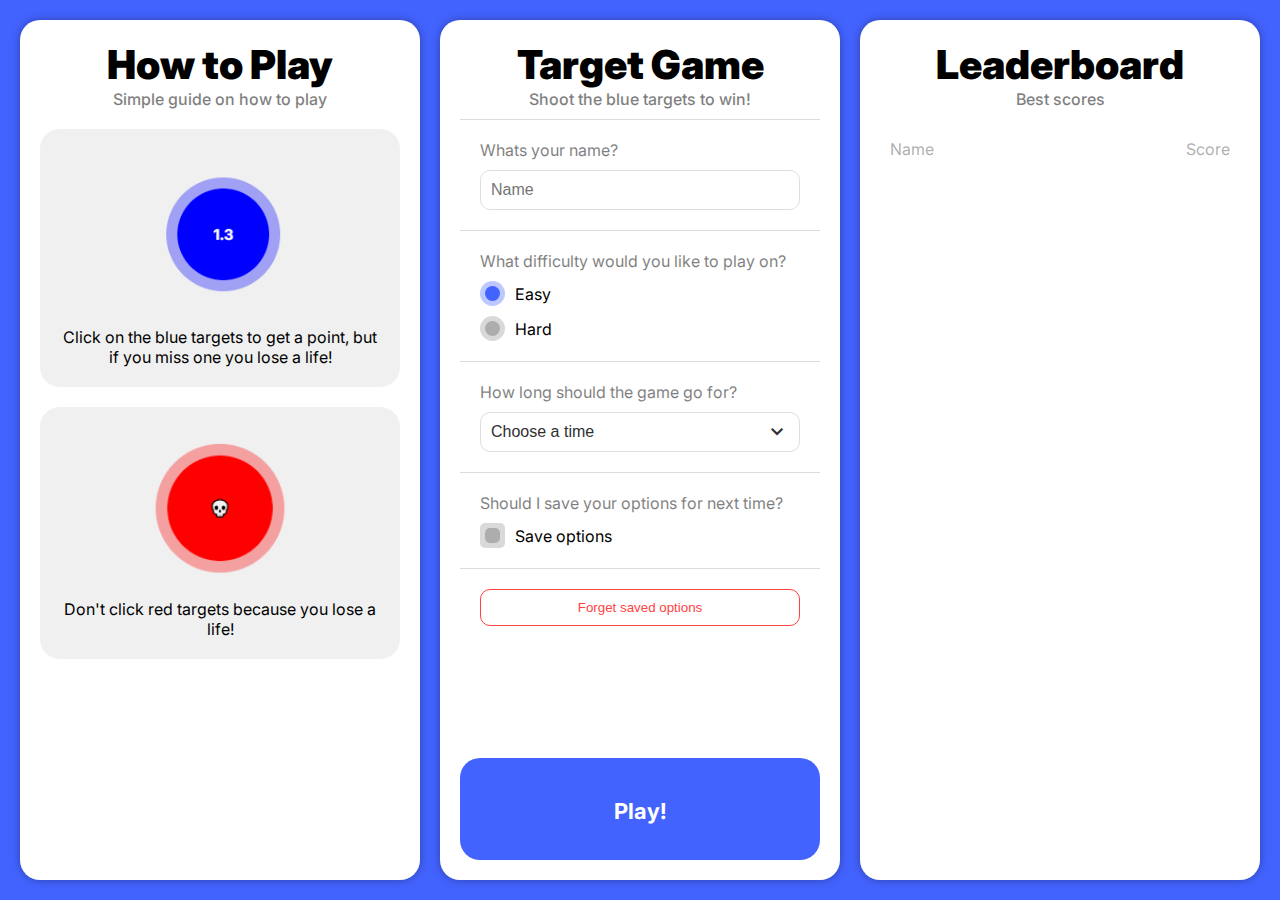
==== commit f016e5d0: "fix: correct capitalization in play query text" ====
--- a/index.html
+++ b/index.html
@@ -69,7 +69,7 @@
                         </div>  
                     </div>
                     <div class="play-options-wrapper">
-                        <div class="play-query">Should i save your options for next time?</div>
+                        <div class="play-query">Should I save your options for next time?</div>
                         <div class="check-button-wrapper">
                             <div class="check-button"></div>
                             <div class="check-button-text">Save options</div>
